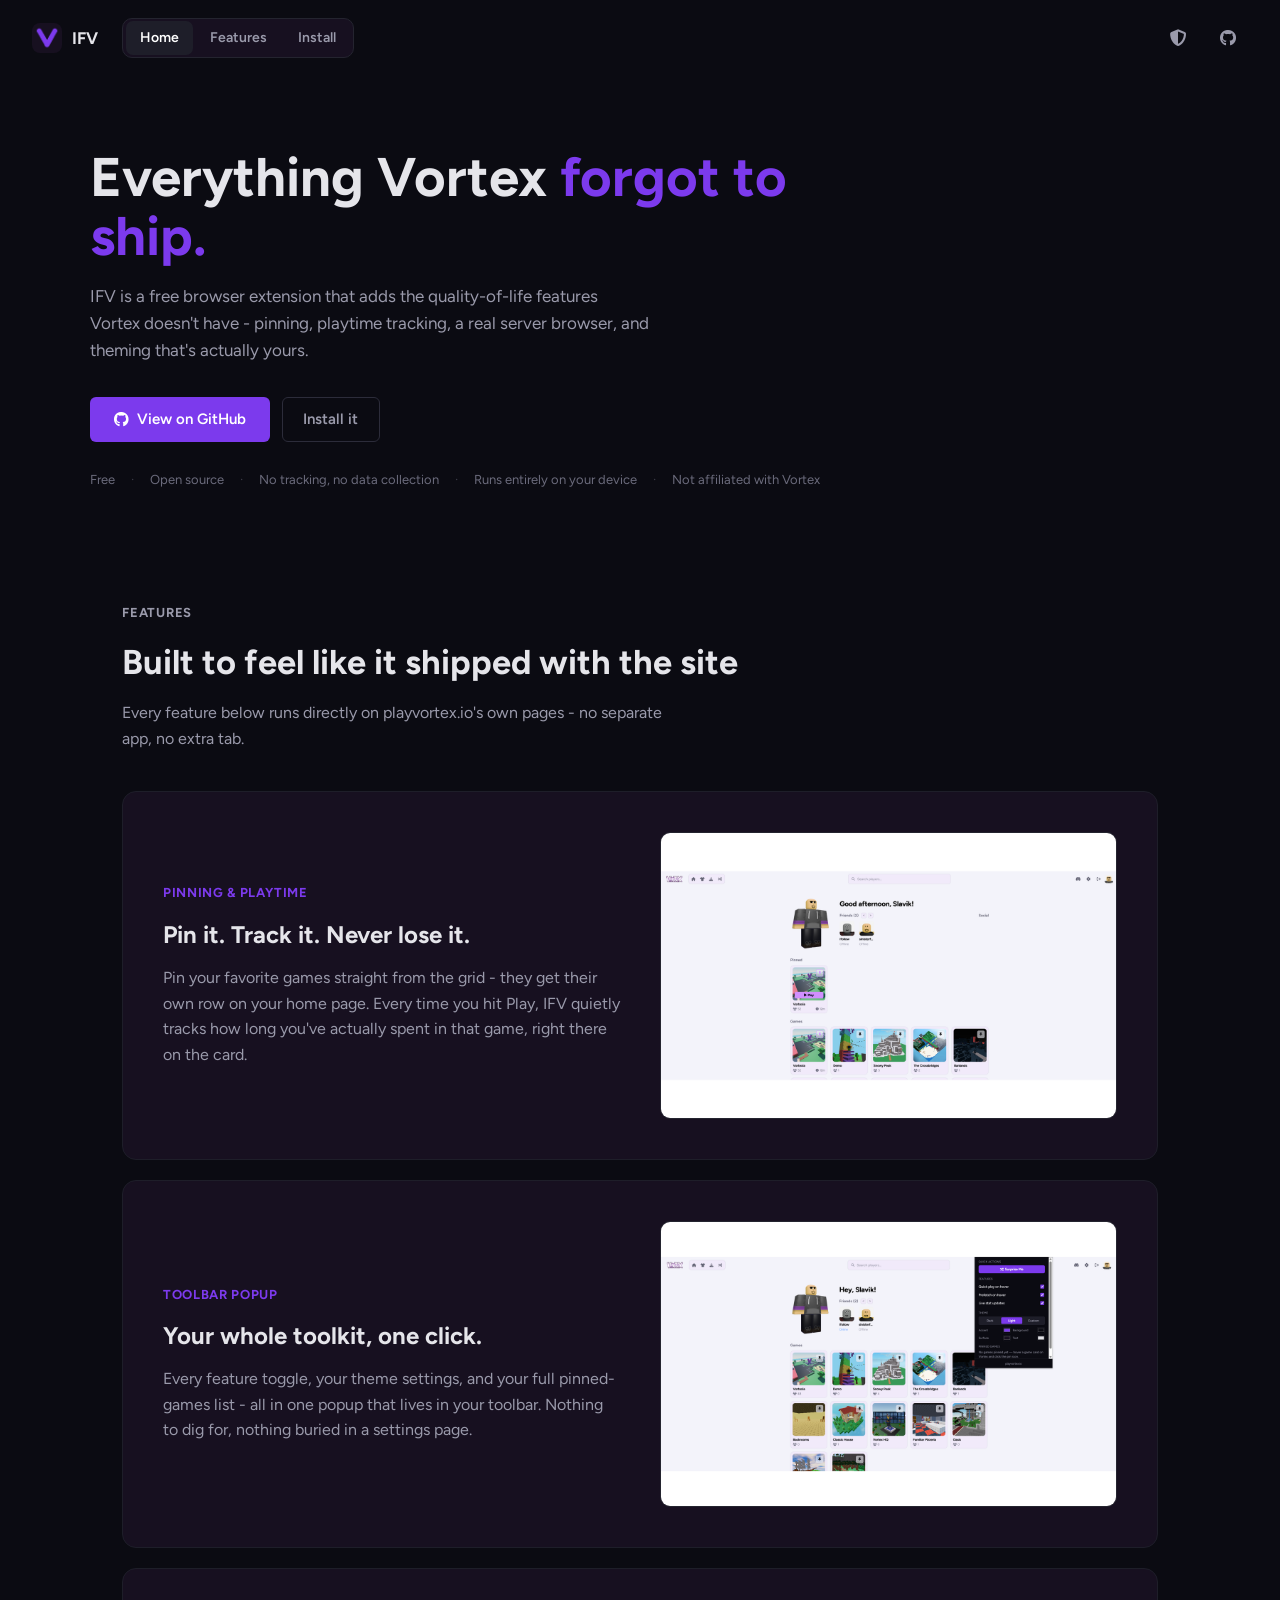
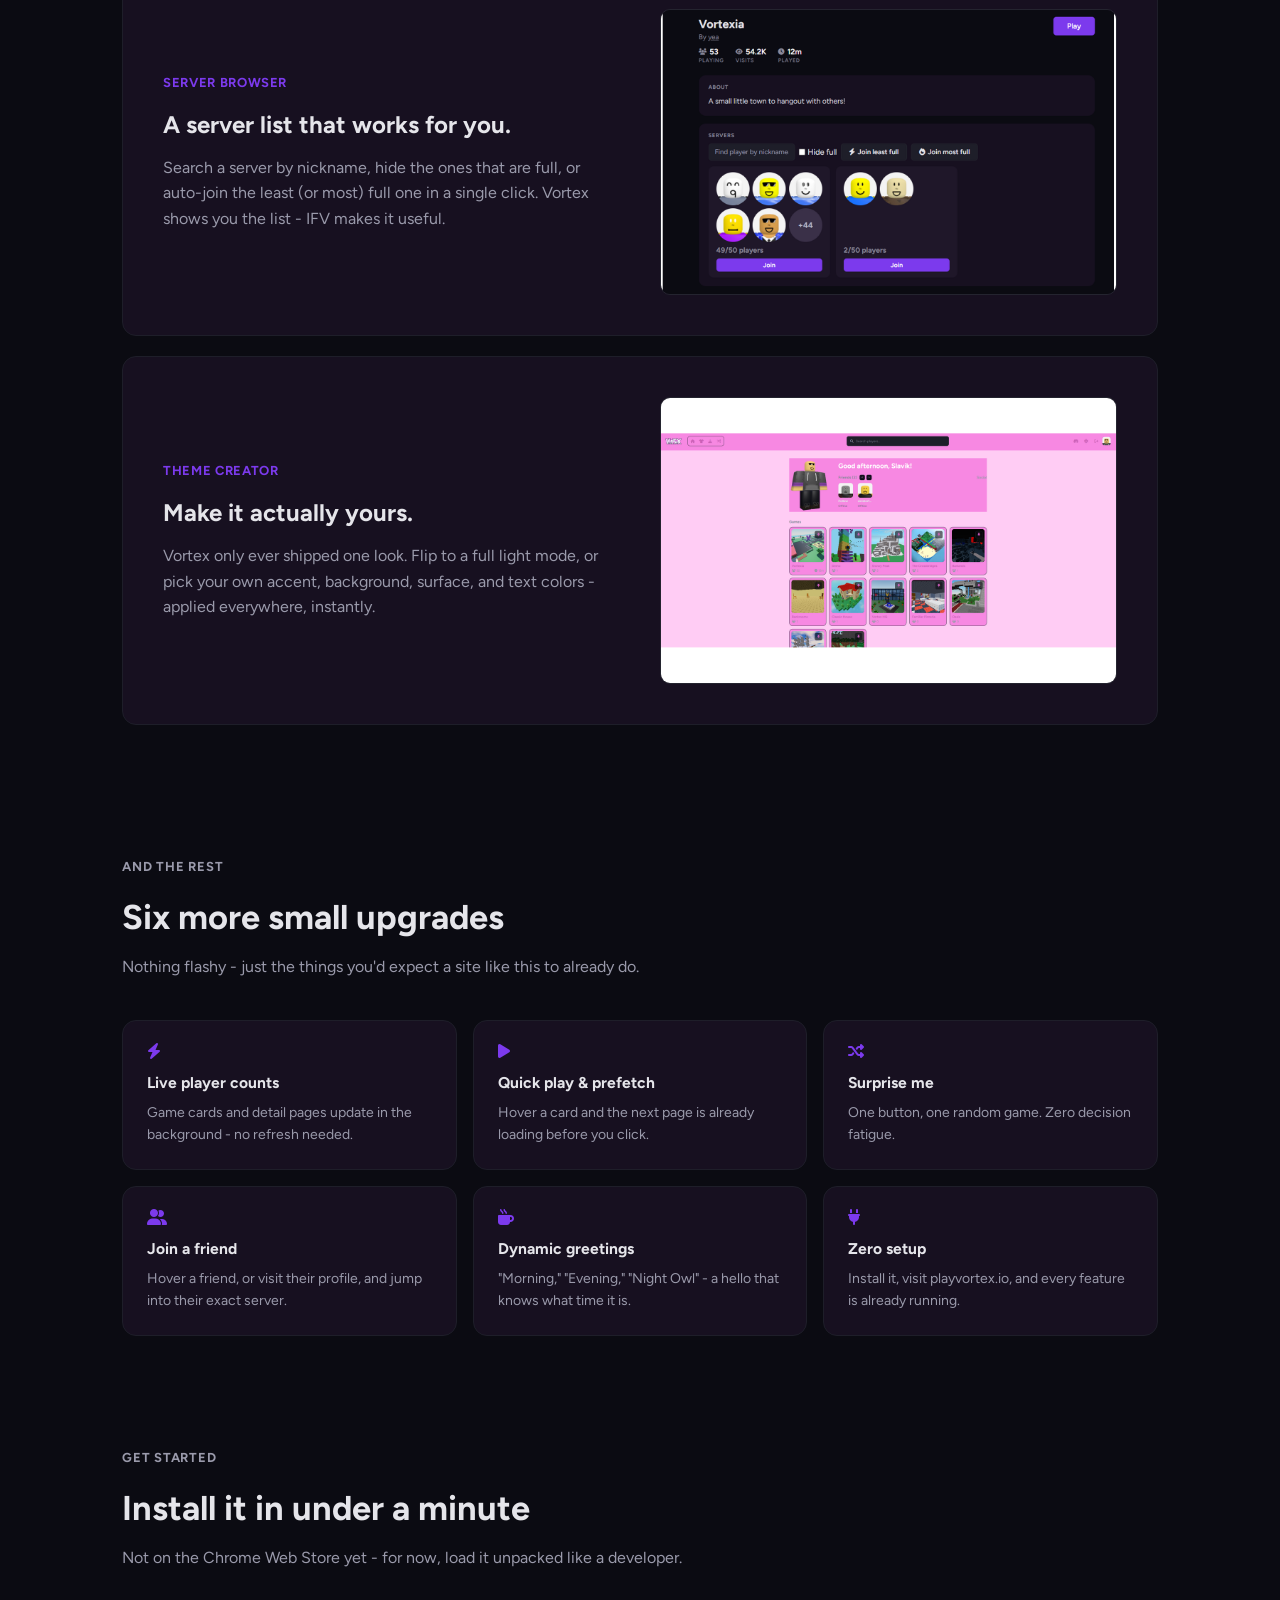
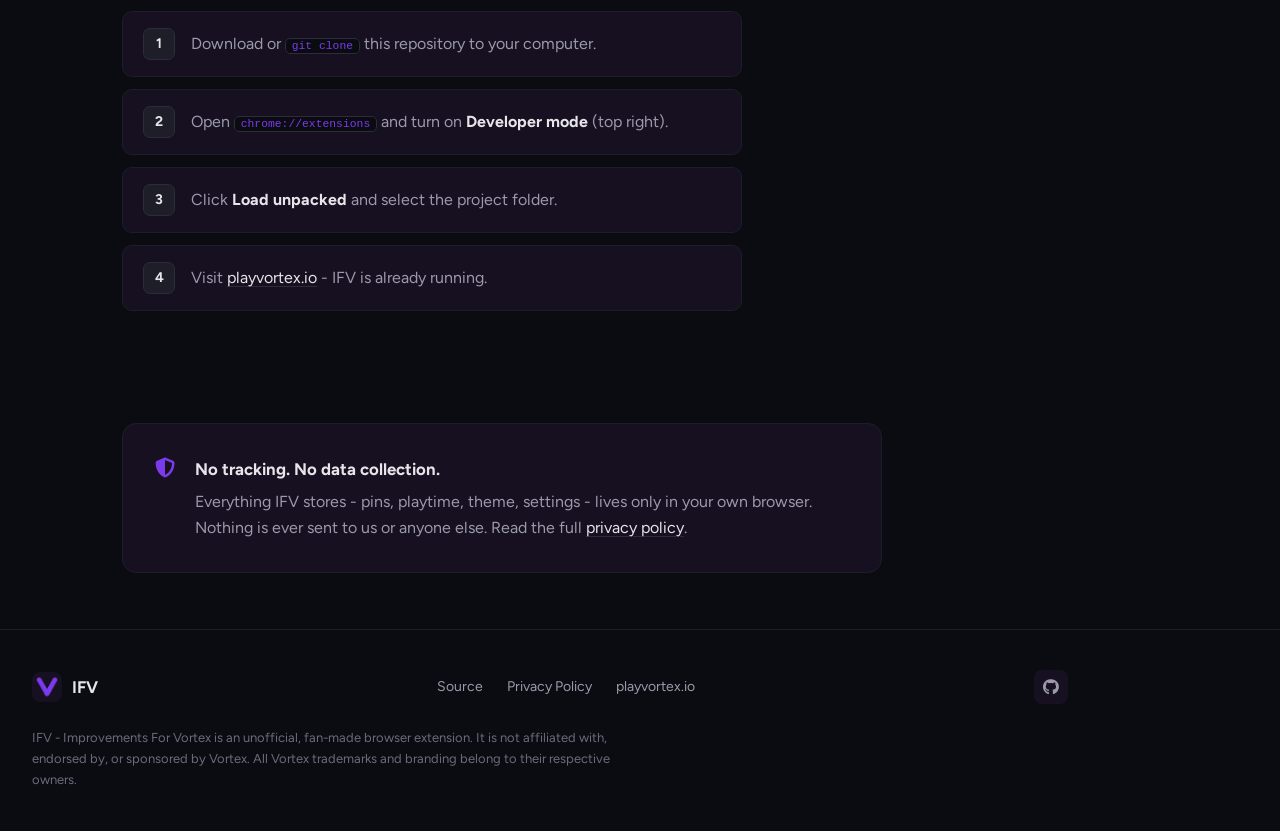
==== docs/index.html @ 224185ee "Add files via upload" ====
<!doctype html>
<html lang="en">
<head>
<meta charset="UTF-8">
<meta name="viewport" content="width=device-width, initial-scale=1">
<title>IFV - Improvements For Vortex</title>
<meta name="description" content="A quality-of-life browser extension for playvortex.io: pinning, playtime tracking, a better server browser, theming, and more.">
<link rel="icon" type="image/png" href="favicon.png">
<link rel="preconnect" href="https://fonts.googleapis.com">
<link rel="preconnect" href="https://fonts.gstatic.com" crossorigin>
<link href="https://fonts.googleapis.com/css2?family=Figtree:wght@400;500;600;700&display=swap" rel="stylesheet">
<link rel="stylesheet" href="https://cdnjs.cloudflare.com/ajax/libs/font-awesome/6.7.2/css/all.min.css">
<style>
:root {
    --bg: #0b0b12;
    --surface: #171020;
    --surface-2: #1e1e29;
    --border: #24242f;
    --border-2: #2c2c3a;
    --text: #e5e5ea;
    --muted: #9a9aab;
    --muted-2: #6b6b7c;
    --accent: #7c3aed;
    --accent-hover: #6d28d9;
}
* { box-sizing: border-box; }
html { scroll-behavior: smooth; }
body {
    margin: 0;
    background: var(--bg);
    color: var(--text);
    font-family: 'Figtree', system-ui, -apple-system, sans-serif;
    line-height: 1.6;
    display: flex;
    flex-direction: column;
    align-items: center;
}
a { color: inherit; text-decoration: none; }
img { max-width: 100%; display: block; }
.page { width: 100%; max-width: 1100px; padding-left: 2rem; padding-right: 2rem; }
.navbar, footer { align-self: stretch; }

/* ---------- navbar (styled after Vortex's own, with IFV's own identity) ---------- */

.navbar {
    position: sticky;
    top: 0;
    z-index: 100;
    background: var(--bg);
    height: 76px;
    display: flex;
    align-items: center;
    padding: 0 2rem;
    gap: 1.5rem;
}
.navbar-logo { display: flex; align-items: center; gap: 0.6rem; font-weight: 700; font-size: 1.05rem; flex-shrink: 0; }
.navbar-logo .mark {
    width: 30px; height: 30px;
    border-radius: 8px;
    display: block;
}
.navbar-pill {
    display: flex;
    align-items: center;
    gap: 0.125rem;
    height: 40px;
    background: var(--surface);
    border: 1px solid var(--border);
    border-radius: 10px;
    padding: 0 3px;
    flex-shrink: 0;
}
.navbar-pill a {
    display: flex; align-items: center; justify-content: center;
    height: 34px; padding: 0 0.9rem;
    border-radius: 7px;
    color: var(--muted);
    font-size: 0.875rem;
    font-weight: 600;
    white-space: nowrap;
}
.navbar-pill a:hover { background: var(--surface-2); color: #fff; }
.navbar-pill a.current { background: var(--surface-2); color: #fff; }
.navbar-spacer { flex: 1; }
.navbar-actions { display: flex; align-items: center; gap: 0.6rem; flex-shrink: 0; }
.navbar-icon-btn {
    display: flex; align-items: center; justify-content: center;
    width: 40px; height: 40px;
    border-radius: 8px;
    color: var(--muted);
    font-size: 1.05rem;
}
.navbar-icon-btn:hover { background: var(--surface); color: #fff; }

/* ---------- hero ---------- */

.hero { padding: 4.5rem 0 3.5rem; }
.hero h1 {
    font-size: clamp(2.25rem, 5vw, 3.4rem);
    font-weight: 700;
    line-height: 1.08;
    margin: 0 0 1.1rem;
    max-width: 720px;
}
.hero h1 span { color: var(--accent); }
.hero p.lede { max-width: 560px; color: var(--muted); font-size: 1.0625rem; margin: 0 0 2rem; }
.cta-row { display: flex; gap: 0.75rem; flex-wrap: wrap; margin-bottom: 1.75rem; }

.btn-play {
    display: inline-flex; align-items: center; gap: 0.5em;
    background: var(--accent);
    color: #fff;
    border: none;
    border-radius: 6px;
    padding: 10px 24px;
    font-weight: 600;
    font-size: 0.9375rem;
    font-family: inherit;
    cursor: pointer;
    transition: background 0.15s ease;
}
.btn-play:hover { background: var(--accent-hover); }
.btn-secondary {
    padding: 0.6rem 1.3rem;
    background: none;
    color: var(--muted);
    border: 1px solid var(--border-2);
    border-radius: 6px;
    font-size: 0.9375rem;
    font-family: inherit;
    font-weight: 600;
    cursor: pointer;
    transition: border-color 0.15s ease, color 0.15s ease;
}
.btn-secondary:hover { border-color: #3d3d52; color: #fff; }

.trust-row { display: flex; flex-wrap: wrap; gap: 0.35rem 1rem; color: var(--muted-2); font-size: 0.8125rem; }
.trust-row .sep { opacity: 0.5; }

/* ---------- section scaffolding ---------- */

section { padding: 3.5rem 0; }
.section-title { color: var(--muted); font-size: 0.8125rem; font-weight: 700; text-transform: uppercase; letter-spacing: 0.06em; margin-bottom: 0.75rem; }
.section-heading { font-size: clamp(1.6rem, 3vw, 2.15rem); font-weight: 700; margin: 0 0 0.6rem; }
.section-sub { color: var(--muted); max-width: 560px; margin: 0 0 2.5rem; }

/* ---------- feature spotlights (as game-description-box style panels) ---------- */

.spotlight-box {
    background: var(--surface);
    border: 1px solid var(--surface-2);
    border-radius: 14px;
    padding: 2.5rem;
    display: grid;
    grid-template-columns: minmax(0, 1fr) minmax(0, 1fr);
    gap: 2.5rem;
    align-items: center;
    margin-bottom: 1.25rem;
}
.spotlight-box.reverse .spot-media { order: 2; }
.spot-tag { color: var(--accent); font-weight: 700; font-size: 0.8125rem; text-transform: uppercase; letter-spacing: 0.05em; margin-bottom: 0.75rem; }
.spot-title { font-size: 1.5rem; font-weight: 700; margin: 0 0 0.65rem; }
.spot-body { color: var(--muted); margin: 0; }
.spot-media { min-width: 0; }
.spot-media img { width: 100%; border-radius: 10px; border: 1px solid var(--border); }

/* ---------- checklist grid ---------- */

.checklist { display: grid; grid-template-columns: repeat(auto-fit, minmax(260px, 1fr)); gap: 1rem; }
.check-card {
    background: var(--surface);
    border: 1px solid var(--surface-2);
    border-radius: 14px;
    padding: 1.4rem 1.5rem;
}
.check-card i { color: var(--accent); font-size: 1rem; margin-bottom: 0.75rem; display: block; }
.check-card h4 { margin: 0 0 0.35rem; font-size: 0.975rem; font-weight: 700; }
.check-card p { margin: 0; font-size: 0.875rem; color: var(--muted); }

/* ---------- install ---------- */

.install-steps { counter-reset: step; display: grid; gap: 0.75rem; max-width: 620px; }
.install-step {
    counter-increment: step;
    display: flex; gap: 1rem; align-items: center;
    background: var(--surface);
    border: 1px solid var(--surface-2);
    border-radius: 10px;
    padding: 1rem 1.25rem;
}
.install-step::before {
    content: counter(step);
    flex-shrink: 0;
    width: 30px; height: 30px;
    border-radius: 7px;
    background: var(--surface-2);
    border: 1px solid var(--border-2);
    display: flex; align-items: center; justify-content: center;
    font-weight: 700; font-size: 0.875rem;
}
.install-step code { background: var(--bg); border: 1px solid var(--border-2); border-radius: 5px; padding: 0.1em 0.5em; font-size: 0.875em; color: var(--accent); }
.install-step p { margin: 0; color: var(--muted); }
.install-step p strong { color: var(--text); }
.install-step a { color: var(--text); text-decoration: underline; text-decoration-color: var(--border-2); text-underline-offset: 3px; }

/* ---------- privacy card ---------- */

.privacy-card {
    display: flex; gap: 1.25rem; align-items: flex-start;
    background: var(--surface);
    border: 1px solid var(--surface-2);
    border-radius: 14px;
    padding: 2rem;
    max-width: 760px;
}
.privacy-card i { color: var(--accent); font-size: 1.25rem; margin-top: 0.15rem; }
.privacy-card h3 { margin: 0 0 0.4rem; font-size: 1.05rem; font-weight: 700; }
.privacy-card p { margin: 0; color: var(--muted); }
.privacy-card a { color: var(--text); text-decoration: underline; text-decoration-color: var(--border-2); text-underline-offset: 3px; }

/* ---------- footer (mirrors Vortex's own contentinfo layout) ---------- */

footer { border-top: 1px solid var(--surface-2); padding: 2.5rem 0; }
.footer-inner { display: flex; align-items: center; justify-content: space-between; flex-wrap: wrap; gap: 1.5rem; }
.footer-links { display: flex; gap: 1.5rem; flex-wrap: wrap; color: var(--muted); font-size: 0.875rem; }
.footer-links a:hover { color: var(--text); }
.footer-social { display: flex; gap: 0.6rem; }
.footer-social a {
    width: 34px; height: 34px;
    border-radius: 8px;
    background: var(--surface);
    display: flex; align-items: center; justify-content: center;
    color: var(--muted);
}
.footer-social a:hover { color: #fff; background: var(--surface-2); }
.disclaimer { color: var(--muted-2); font-size: 0.8125rem; max-width: 620px; margin: 1.5rem 0 0; }

/* ---------- reveal ---------- */

.reveal { opacity: 0; transform: translateY(16px); transition: opacity 0.5s ease, transform 0.5s ease; }
.reveal.in { opacity: 1; transform: translateY(0); }
@media (prefers-reduced-motion: reduce) {
    html { scroll-behavior: auto; }
    .reveal { transition: none; opacity: 1; transform: none; }
}

@media (max-width: 760px) {
    .spotlight-box { grid-template-columns: 1fr; padding: 1.75rem; }
    .spotlight-box.reverse .spot-media { order: 0; }
    .navbar-pill a span.label { display: none; }
    .footer-inner { flex-direction: column; align-items: flex-start; }
}
</style>
</head>
<body>

<nav class="navbar">
    <a class="navbar-logo" href="#top"><img class="mark" src="favicon.png" alt="IFV"> IFV</a>
    <div class="navbar-pill">
        <a class="current" href="#top">Home</a>
        <a href="#features">Features</a>
        <a href="#install">Install</a>
    </div>
    <div class="navbar-spacer"></div>
    <div class="navbar-actions">
        <a class="navbar-icon-btn" href="privacy.html" title="Privacy Policy"><i class="fa-solid fa-shield-halved"></i></a>
        <a class="navbar-icon-btn" href="https://github.com/" title="GitHub"><i class="fa-brands fa-github"></i></a>
    </div>
</nav>

<header class="hero page" id="top">
    <h1>Everything Vortex <span>forgot to ship.</span></h1>
    <p class="lede">IFV is a free browser extension that adds the quality-of-life features Vortex doesn't have - pinning, playtime tracking, a real server browser, and theming that's actually yours.</p>
    <div class="cta-row">
        <a class="btn-play" href="https://github.com/"><i class="fa-brands fa-github"></i> View on GitHub</a>
        <a class="btn-secondary" href="#install">Install it</a>
    </div>
    <div class="trust-row">
        <span>Free</span><span class="sep">·</span>
        <span>Open source</span><span class="sep">·</span>
        <span>No tracking, no data collection</span><span class="sep">·</span>
        <span>Runs entirely on your device</span><span class="sep">·</span>
        <span>Not affiliated with Vortex</span>
    </div>
</header>

<section class="page" id="features">
    <div class="section-title">Features</div>
    <h2 class="section-heading">Built to feel like it shipped with the site</h2>
    <p class="section-sub">Every feature below runs directly on playvortex.io's own pages - no separate app, no extra tab.</p>

    <div class="spotlight-box reveal">
        <div>
            <div class="spot-tag">Pinning &amp; playtime</div>
            <h3 class="spot-title">Pin it. Track it. Never lose it.</h3>
            <p class="spot-body">Pin your favorite games straight from the grid - they get their own row on your home page. Every time you hit Play, IFV quietly tracks how long you've actually spent in that game, right there on the card.</p>
        </div>
        <div class="spot-media"><img src="screenshots/pinned-playtime.png" alt="Home page showing a pinned Vortexia game card with a quick play button and 12 minutes of tracked playtime"></div>
    </div>

    <div class="spotlight-box reverse reveal">
        <div>
            <div class="spot-tag">Toolbar popup</div>
            <h3 class="spot-title">Your whole toolkit, one click.</h3>
            <p class="spot-body">Every feature toggle, your theme settings, and your full pinned-games list - all in one popup that lives in your toolbar. Nothing to dig for, nothing buried in a settings page.</p>
        </div>
        <div class="spot-media"><img src="screenshots/popup.png" alt="The IFV toolbar popup showing quick actions, feature toggles, theme creator, and pinned games"></div>
    </div>

    <div class="spotlight-box reveal">
        <div>
            <div class="spot-tag">Server browser</div>
            <h3 class="spot-title">A server list that works for you.</h3>
            <p class="spot-body">Search a server by nickname, hide the ones that are full, or auto-join the least (or most) full one in a single click. Vortex shows you the list - IFV makes it useful.</p>
        </div>
        <div class="spot-media"><img src="screenshots/server-browser.png" alt="Game detail page with an enhanced server browser: search by nickname, hide full, join least full, join most full"></div>
    </div>

    <div class="spotlight-box reverse reveal">
        <div>
            <div class="spot-tag">Theme creator</div>
            <h3 class="spot-title">Make it actually yours.</h3>
            <p class="spot-body">Vortex only ever shipped one look. Flip to a full light mode, or pick your own accent, background, surface, and text colors - applied everywhere, instantly.</p>
        </div>
        <div class="spot-media"><img src="screenshots/home-pinned-theme.png" alt="Vortex home page with a custom pink theme applied, showing friends and the pinned games row"></div>
    </div>
</section>

<section class="page">
    <div class="section-title">And the rest</div>
    <h2 class="section-heading">Six more small upgrades</h2>
    <p class="section-sub">Nothing flashy - just the things you'd expect a site like this to already do.</p>
    <div class="checklist">
        <div class="check-card reveal"><i class="fa-solid fa-bolt"></i><h4>Live player counts</h4><p>Game cards and detail pages update in the background - no refresh needed.</p></div>
        <div class="check-card reveal"><i class="fa-solid fa-play"></i><h4>Quick play &amp; prefetch</h4><p>Hover a card and the next page is already loading before you click.</p></div>
        <div class="check-card reveal"><i class="fa-solid fa-shuffle"></i><h4>Surprise me</h4><p>One button, one random game. Zero decision fatigue.</p></div>
        <div class="check-card reveal"><i class="fa-solid fa-user-group"></i><h4>Join a friend</h4><p>Hover a friend, or visit their profile, and jump into their exact server.</p></div>
        <div class="check-card reveal"><i class="fa-solid fa-mug-hot"></i><h4>Dynamic greetings</h4><p>"Morning," "Evening," "Night Owl" - a hello that knows what time it is.</p></div>
        <div class="check-card reveal"><i class="fa-solid fa-plug"></i><h4>Zero setup</h4><p>Install it, visit playvortex.io, and every feature is already running.</p></div>
    </div>
</section>

<section class="page" id="install">
    <div class="section-title">Get started</div>
    <h2 class="section-heading">Install it in under a minute</h2>
    <p class="section-sub">Not on the Chrome Web Store yet - for now, load it unpacked like a developer.</p>
    <div class="install-steps">
        <div class="install-step reveal"><p>Download or <code>git clone</code> this repository to your computer.</p></div>
        <div class="install-step reveal"><p>Open <code>chrome://extensions</code> and turn on <strong>Developer mode</strong> (top right).</p></div>
        <div class="install-step reveal"><p>Click <strong>Load unpacked</strong> and select the project folder.</p></div>
        <div class="install-step reveal"><p>Visit <a href="https://playvortex.io">playvortex.io</a> - IFV is already running.</p></div>
    </div>
</section>

<section class="page">
    <div class="privacy-card reveal">
        <i class="fa-solid fa-shield-halved"></i>
        <div>
            <h3>No tracking. No data collection.</h3>
            <p>Everything IFV stores - pins, playtime, theme, settings - lives only in your own browser. Nothing is ever sent to us or anyone else. Read the full <a href="privacy.html">privacy policy</a>.</p>
        </div>
    </div>
</section>

<footer>
    <div class="page footer-inner">
        <a class="navbar-logo" href="#top"><img class="mark" src="favicon.png" alt="IFV"> IFV</a>
        <div class="footer-links">
            <a href="https://github.com/">Source</a>
            <a href="privacy.html">Privacy Policy</a>
            <a href="https://playvortex.io">playvortex.io</a>
        </div>
        <div class="footer-social">
            <a href="https://github.com/" title="GitHub"><i class="fa-brands fa-github"></i></a>
        </div>
    </div>
    <div class="page">
        <p class="disclaimer">IFV - Improvements For Vortex is an unofficial, fan-made browser extension. It is not affiliated with, endorsed by, or sponsored by Vortex. All Vortex trademarks and branding belong to their respective owners.</p>
    </div>
</footer>

<script>
    document.querySelectorAll('.reveal').forEach((el, i) => { el.style.transitionDelay = (i % 4) * 60 + 'ms'; });
    const io = new IntersectionObserver((entries) => {
        entries.forEach((entry) => {
            if (entry.isIntersecting) { entry.target.classList.add('in'); io.unobserve(entry.target); }
        });
    }, { threshold: 0.15 });
    document.querySelectorAll('.reveal').forEach((el) => io.observe(el));
</script>

</body>
</html>
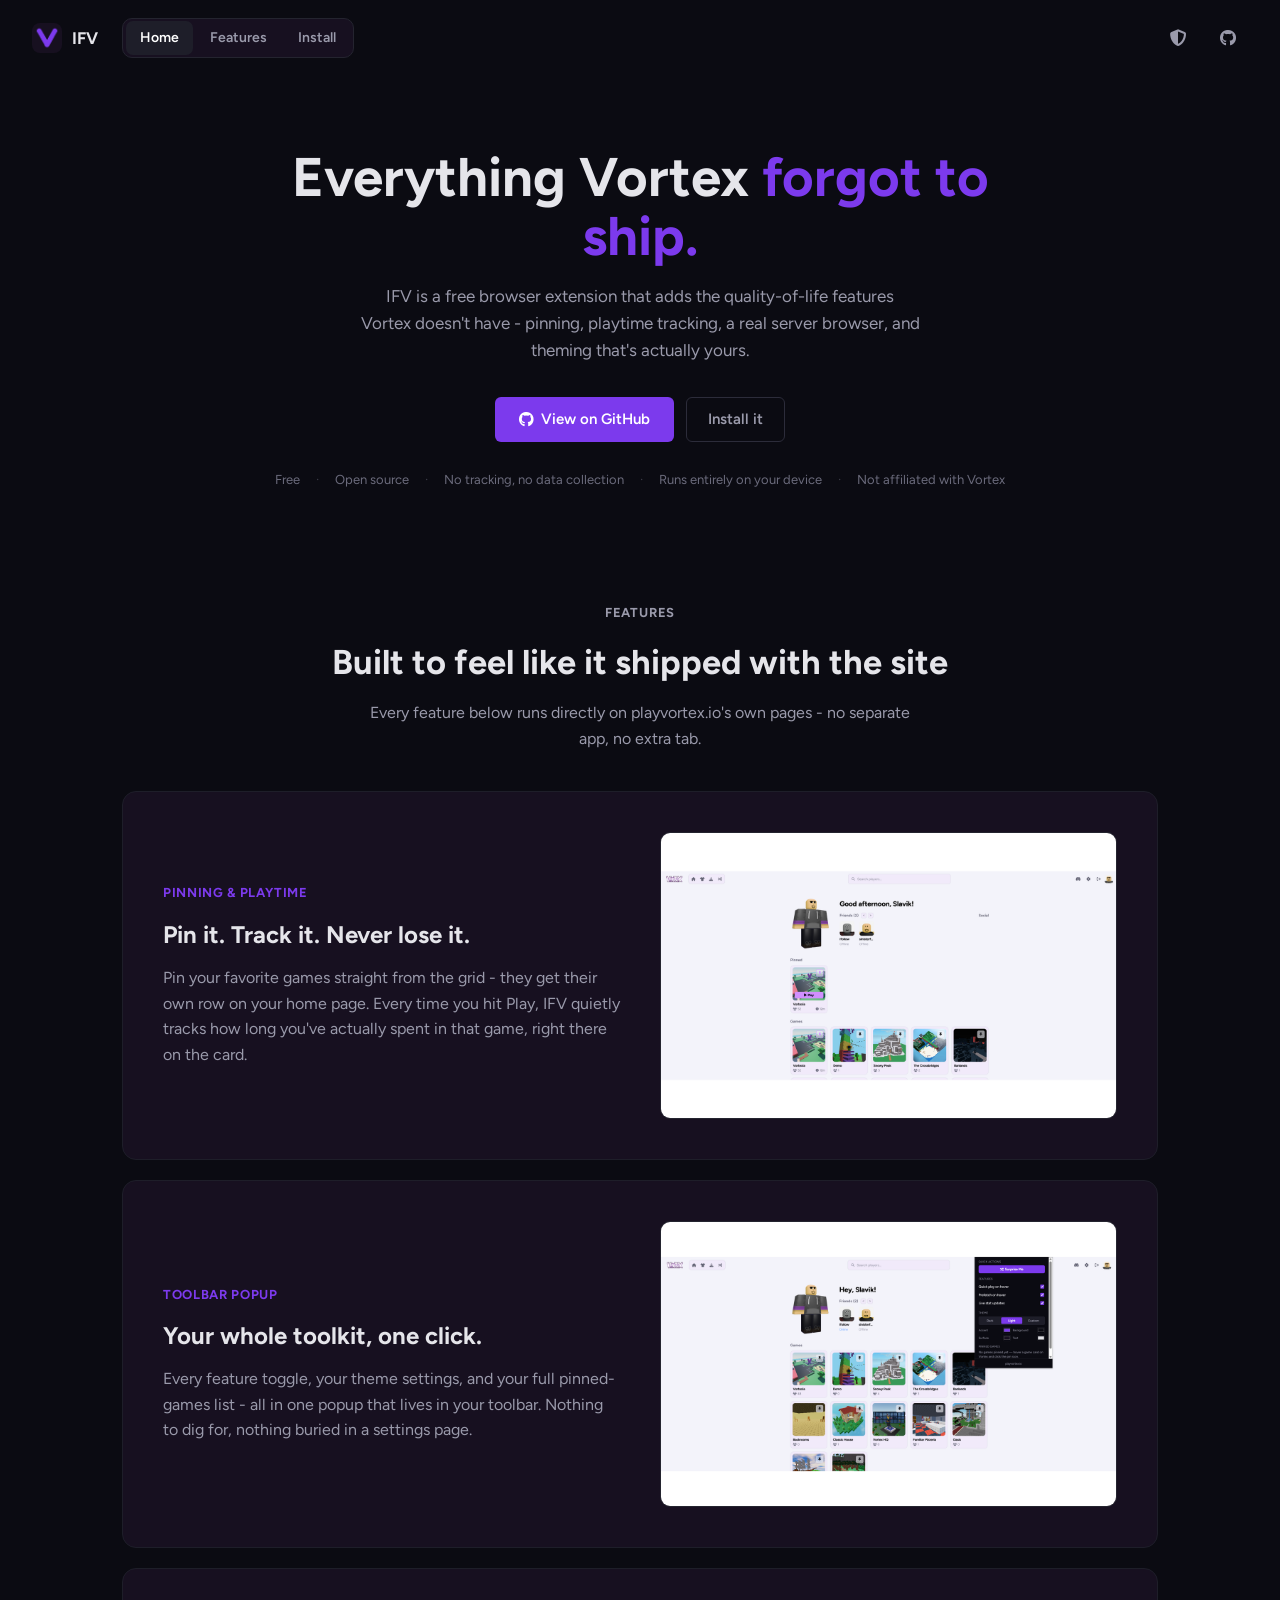
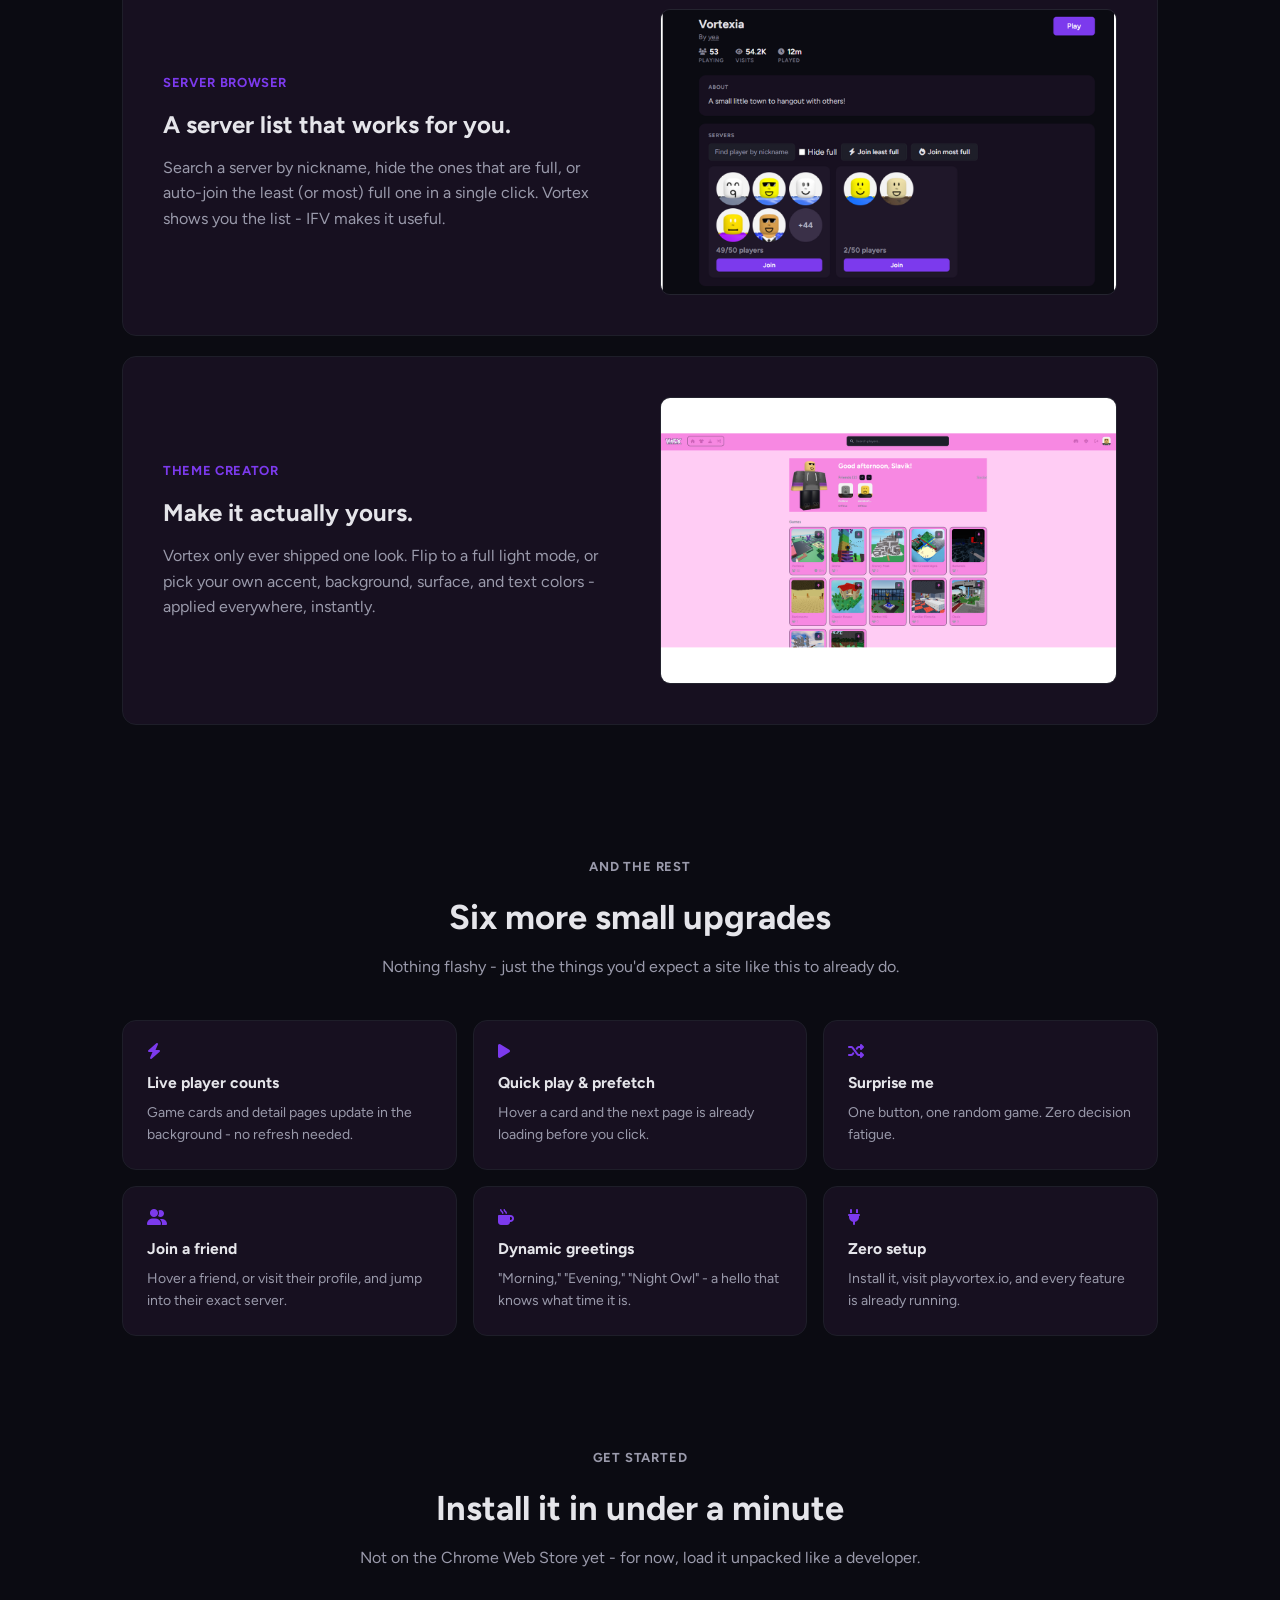
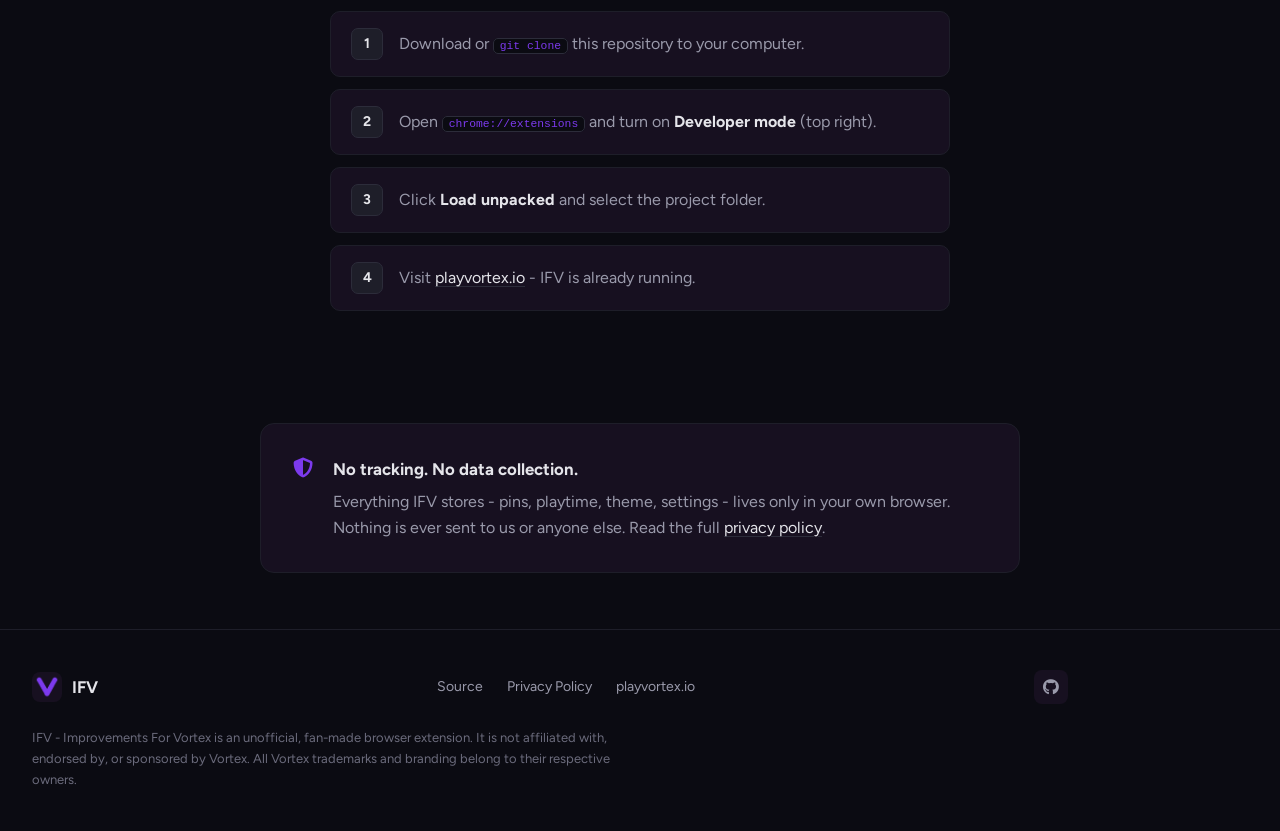
==== commit ed072818: "Update index.html" ====
--- a/docs/index.html
+++ b/docs/index.html
@@ -94,17 +94,17 @@
 
 /* ---------- hero ---------- */
 
-.hero { padding: 4.5rem 0 3.5rem; }
+.hero { padding: 4.5rem 0 3.5rem; text-align: center; }
 .hero h1 {
     font-size: clamp(2.25rem, 5vw, 3.4rem);
     font-weight: 700;
     line-height: 1.08;
-    margin: 0 0 1.1rem;
+    margin: 0 auto 1.1rem;
     max-width: 720px;
 }
 .hero h1 span { color: var(--accent); }
-.hero p.lede { max-width: 560px; color: var(--muted); font-size: 1.0625rem; margin: 0 0 2rem; }
-.cta-row { display: flex; gap: 0.75rem; flex-wrap: wrap; margin-bottom: 1.75rem; }
+.hero p.lede { max-width: 560px; margin: 0 auto 2rem; color: var(--muted); font-size: 1.0625rem; }
+.cta-row { display: flex; gap: 0.75rem; flex-wrap: wrap; justify-content: center; margin-bottom: 1.75rem; }
 
 .btn-play {
     display: inline-flex; align-items: center; gap: 0.5em;
@@ -134,15 +134,15 @@
 }
 .btn-secondary:hover { border-color: #3d3d52; color: #fff; }
 
-.trust-row { display: flex; flex-wrap: wrap; gap: 0.35rem 1rem; color: var(--muted-2); font-size: 0.8125rem; }
+.trust-row { display: flex; flex-wrap: wrap; justify-content: center; gap: 0.35rem 1rem; color: var(--muted-2); font-size: 0.8125rem; }
 .trust-row .sep { opacity: 0.5; }
 
 /* ---------- section scaffolding ---------- */
 
-section { padding: 3.5rem 0; }
+section { padding: 3.5rem 0; text-align: center; }
 .section-title { color: var(--muted); font-size: 0.8125rem; font-weight: 700; text-transform: uppercase; letter-spacing: 0.06em; margin-bottom: 0.75rem; }
-.section-heading { font-size: clamp(1.6rem, 3vw, 2.15rem); font-weight: 700; margin: 0 0 0.6rem; }
-.section-sub { color: var(--muted); max-width: 560px; margin: 0 0 2.5rem; }
+.section-heading { font-size: clamp(1.6rem, 3vw, 2.15rem); font-weight: 700; margin: 0 auto 0.6rem; }
+.section-sub { color: var(--muted); max-width: 560px; margin: 0 auto 2.5rem; }
 
 /* ---------- feature spotlights (as game-description-box style panels) ---------- */
 
@@ -156,6 +156,7 @@
     gap: 2.5rem;
     align-items: center;
     margin-bottom: 1.25rem;
+    text-align: left;
 }
 .spotlight-box.reverse .spot-media { order: 2; }
 .spot-tag { color: var(--accent); font-weight: 700; font-size: 0.8125rem; text-transform: uppercase; letter-spacing: 0.05em; margin-bottom: 0.75rem; }
@@ -166,7 +167,7 @@
 
 /* ---------- checklist grid ---------- */
 
-.checklist { display: grid; grid-template-columns: repeat(auto-fit, minmax(260px, 1fr)); gap: 1rem; }
+.checklist { display: grid; grid-template-columns: repeat(auto-fit, minmax(260px, 1fr)); gap: 1rem; text-align: left; }
 .check-card {
     background: var(--surface);
     border: 1px solid var(--surface-2);
@@ -179,7 +180,7 @@
 
 /* ---------- install ---------- */
 
-.install-steps { counter-reset: step; display: grid; gap: 0.75rem; max-width: 620px; }
+.install-steps { counter-reset: step; display: grid; gap: 0.75rem; max-width: 620px; margin: 0 auto; text-align: left; }
 .install-step {
     counter-increment: step;
     display: flex; gap: 1rem; align-items: center;
@@ -212,6 +213,8 @@
     border-radius: 14px;
     padding: 2rem;
     max-width: 760px;
+    margin: 0 auto;
+    text-align: left;
 }
 .privacy-card i { color: var(--accent); font-size: 1.25rem; margin-top: 0.15rem; }
 .privacy-card h3 { margin: 0 0 0.4rem; font-size: 1.05rem; font-weight: 700; }
@@ -264,7 +267,7 @@
     <div class="navbar-spacer"></div>
     <div class="navbar-actions">
         <a class="navbar-icon-btn" href="privacy.html" title="Privacy Policy"><i class="fa-solid fa-shield-halved"></i></a>
-        <a class="navbar-icon-btn" href="https://github.com/" title="GitHub"><i class="fa-brands fa-github"></i></a>
+        <a class="navbar-icon-btn" href="https://github.com/Slavik-85/ImprovementForVortex" title="GitHub"><i class="fa-brands fa-github"></i></a>
     </div>
 </nav>
 
@@ -272,7 +275,7 @@
     <h1>Everything Vortex <span>forgot to ship.</span></h1>
     <p class="lede">IFV is a free browser extension that adds the quality-of-life features Vortex doesn't have - pinning, playtime tracking, a real server browser, and theming that's actually yours.</p>
     <div class="cta-row">
-        <a class="btn-play" href="https://github.com/"><i class="fa-brands fa-github"></i> View on GitHub</a>
+        <a class="btn-play" href="https://github.com/Slavik-85/ImprovementForVortex"><i class="fa-brands fa-github"></i> View on GitHub</a>
         <a class="btn-secondary" href="#install">Install it</a>
     </div>
     <div class="trust-row">
@@ -366,12 +369,12 @@
     <div class="page footer-inner">
         <a class="navbar-logo" href="#top"><img class="mark" src="favicon.png" alt="IFV"> IFV</a>
         <div class="footer-links">
-            <a href="https://github.com/">Source</a>
+            <a href="https://github.com/Slavik-85/ImprovementForVortex">Source</a>
             <a href="privacy.html">Privacy Policy</a>
             <a href="https://playvortex.io">playvortex.io</a>
         </div>
         <div class="footer-social">
-            <a href="https://github.com/" title="GitHub"><i class="fa-brands fa-github"></i></a>
+            <a href="https://github.com/Slavik-85/ImprovementForVortex" title="GitHub"><i class="fa-brands fa-github"></i></a>
         </div>
     </div>
     <div class="page">
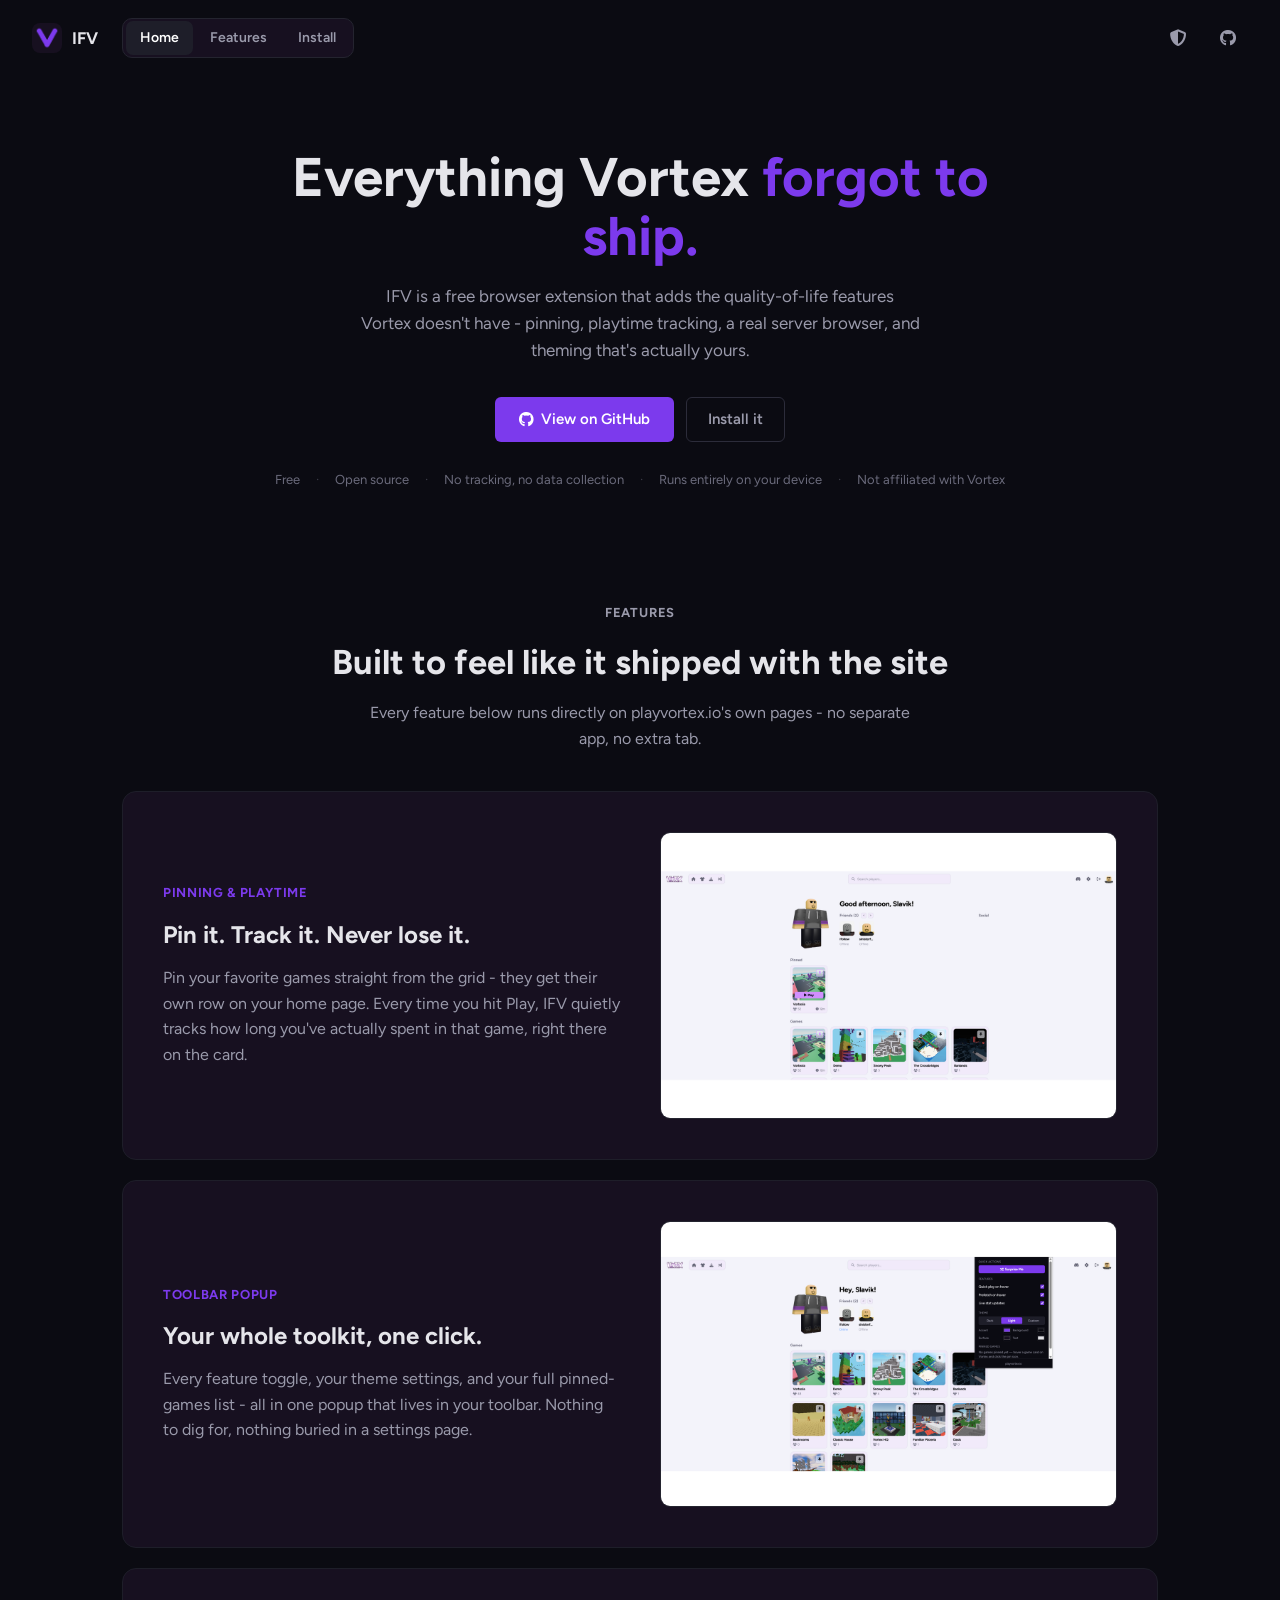
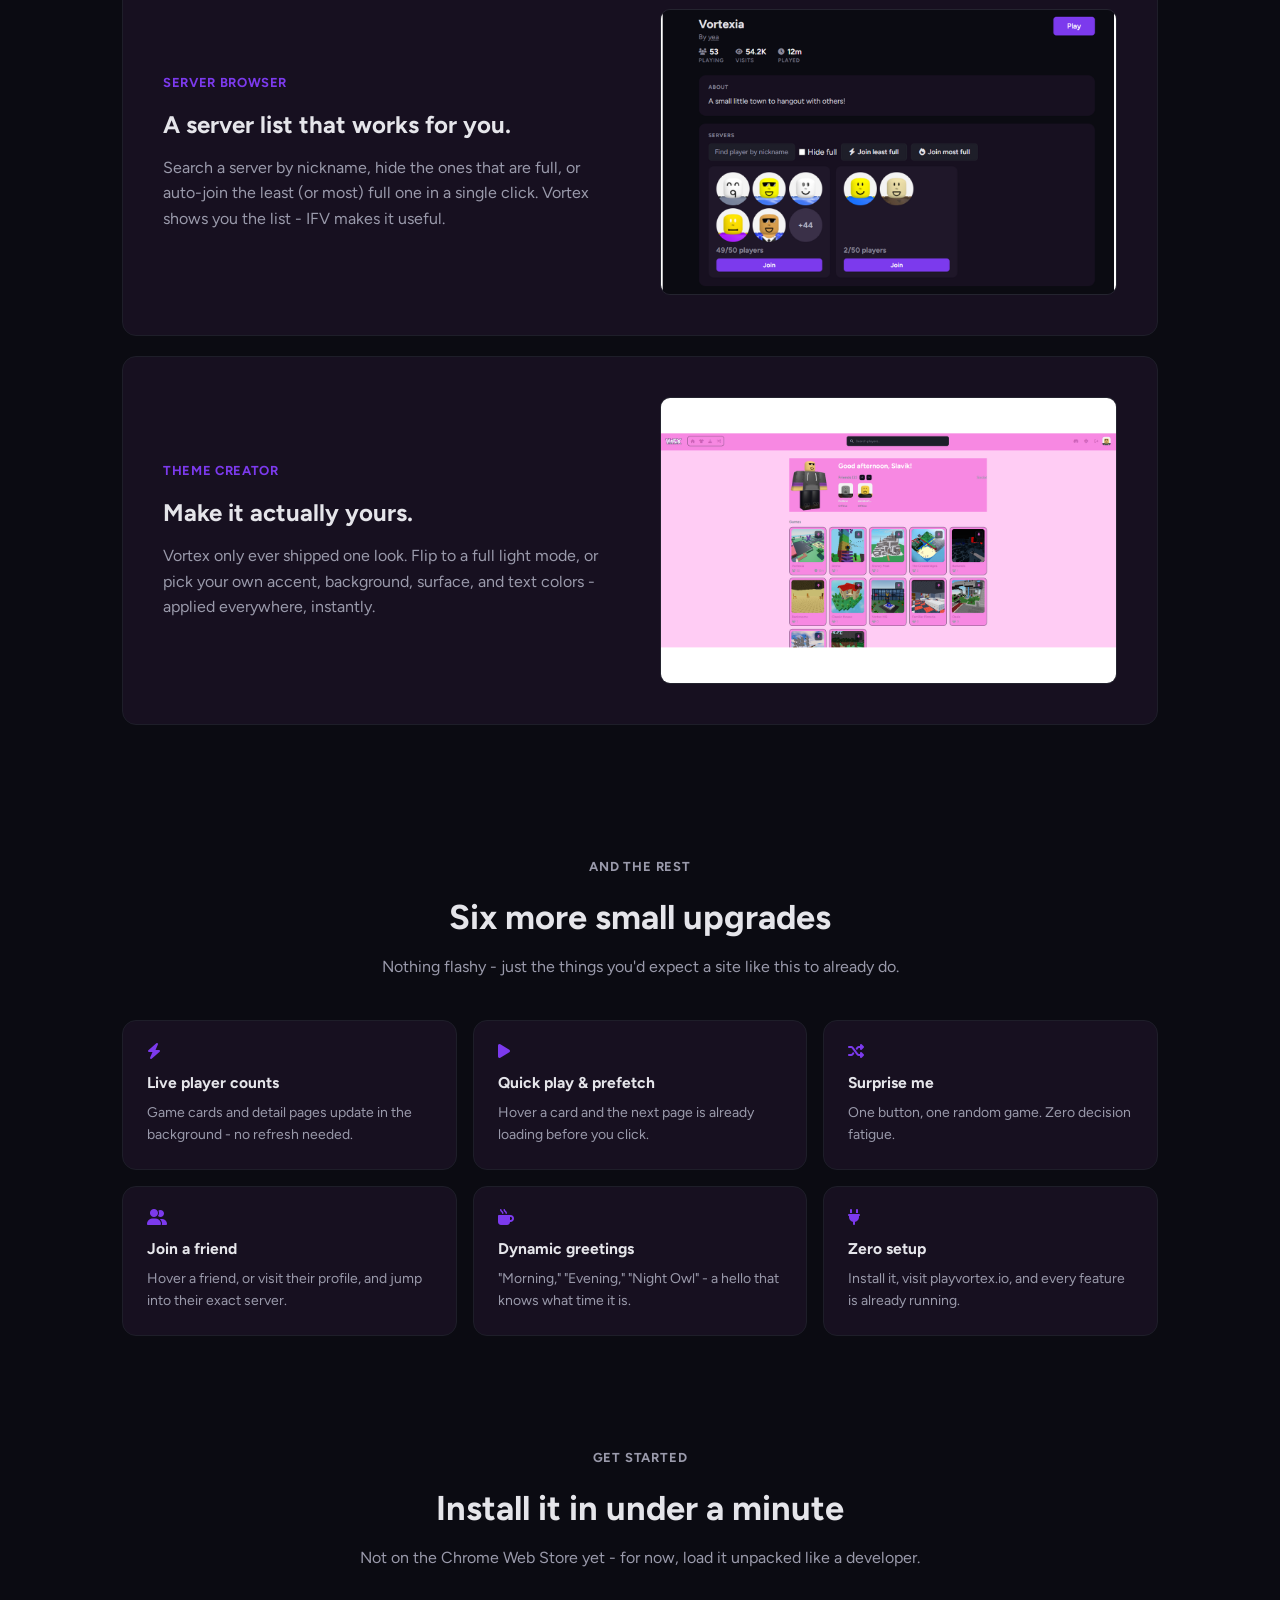
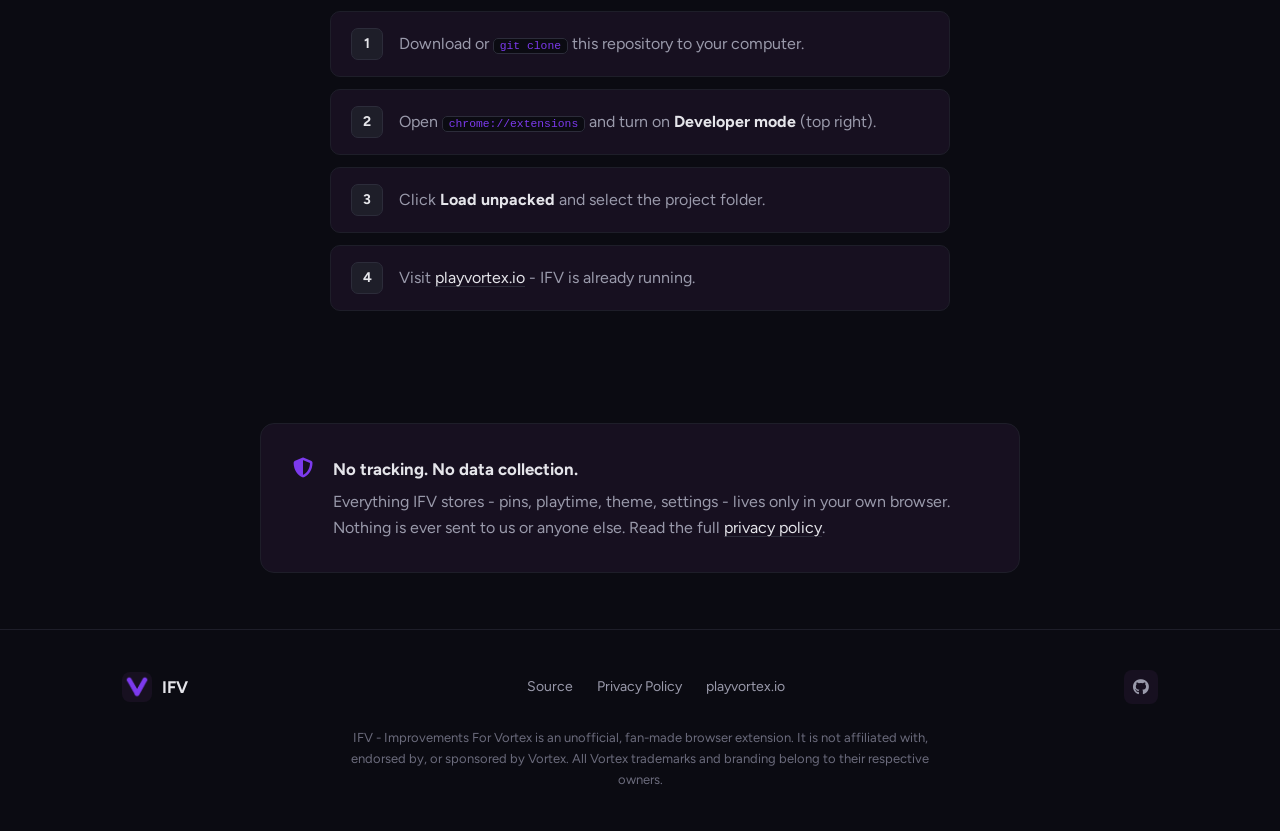
==== commit d0543e6a: "Update index.html" ====
--- a/docs/index.html
+++ b/docs/index.html
@@ -37,7 +37,7 @@
 }
 a { color: inherit; text-decoration: none; }
 img { max-width: 100%; display: block; }
-.page { width: 100%; max-width: 1100px; padding-left: 2rem; padding-right: 2rem; }
+.page { width: 100%; max-width: 1100px; margin: 0 auto; padding-left: 2rem; padding-right: 2rem; }
 .navbar, footer { align-self: stretch; }
 
 /* ---------- navbar (styled after Vortex's own, with IFV's own identity) ---------- */
@@ -236,7 +236,7 @@
     color: var(--muted);
 }
 .footer-social a:hover { color: #fff; background: var(--surface-2); }
-.disclaimer { color: var(--muted-2); font-size: 0.8125rem; max-width: 620px; margin: 1.5rem 0 0; }
+.disclaimer { color: var(--muted-2); font-size: 0.8125rem; max-width: 620px; margin: 1.5rem auto 0; text-align: center; }
 
 /* ---------- reveal ---------- */
 
@@ -390,6 +390,19 @@
         });
     }, { threshold: 0.15 });
     document.querySelectorAll('.reveal').forEach((el) => io.observe(el));
+
+    const navLinks = document.querySelectorAll('.navbar-pill a');
+    const navTargets = ['#top', '#features', '#install']
+        .map((id) => document.querySelector(id))
+        .filter(Boolean);
+    const spy = new IntersectionObserver((entries) => {
+        entries.forEach((entry) => {
+            if (!entry.isIntersecting) return;
+            const id = '#' + entry.target.id;
+            navLinks.forEach((a) => a.classList.toggle('current', a.getAttribute('href') === id));
+        });
+    }, { rootMargin: '-40% 0px -55% 0px', threshold: 0 });
+    navTargets.forEach((section) => spy.observe(section));
 </script>
 
 </body>
